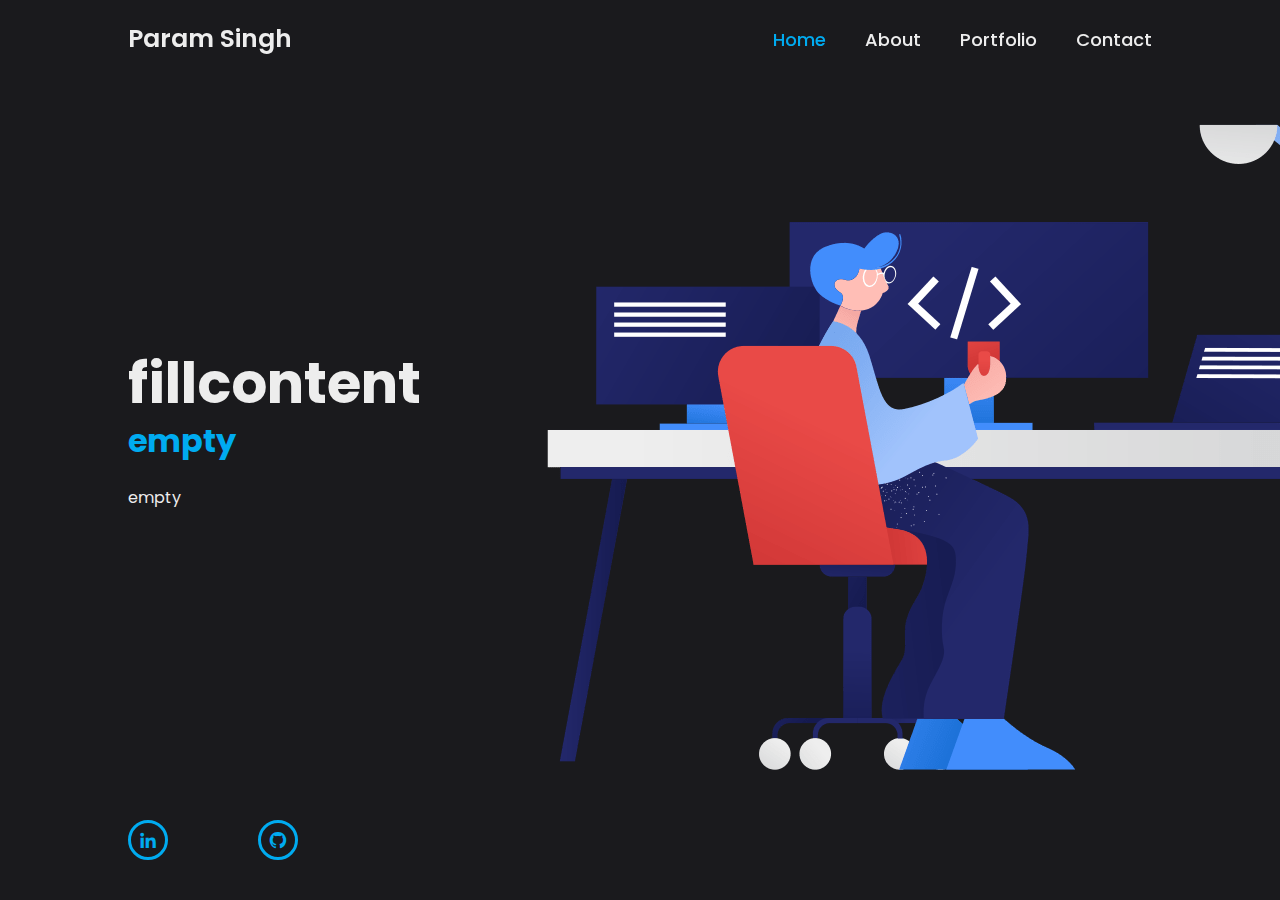
==== about.html @ 1c59ca1f "added links" ====
<!DOCTYPE html>
<html lang = "en">

<head>
    <meta charset = "UTF-8">
    <meta http-equiv="X-UA-Compatible" content="IE=edge">
    <meta name = "viewport" content = "width=device-width,initial-scale=1.0">
    <title>Params Portfolio Website</title>
    <link rel="stylesheet" href="style.css">
    <link href='https://unpkg.com/boxicons@2.1.4/css/boxicons.min.css' rel='stylesheet'>
</head>

<body>

    <header class = "header">
        <a href="index.html" class = "logo">Param Singh</a>

        <nav class  = "navbar">
            <a href="index.html" class="active">Home</a>
            <a href="about.html">About</a>
            <a href="portfolio.html">Portfolio</a>
            <a href="contact.html">Contact</a>
        </nav>

    </header>

    <section class="home">
        <div class="home-content">
            <h1>fillcontent</h1>
            <h3>empty</h3>
            <p>empty</p>
        </div>

        <div class="home-sci">
            <a href="https://www.linkedin.com/in/parampreet-grewal-singh/"><i class='bx bxl-linkedin' ></i></box-icon></a>
            <a href="https://github.com/paramsbhs"><i class='bx bxl-github' ></i></a>
        </div>
        <div class ="home-img">
            <img src="iconn.png"/>
        </div>
    </section>




</body>
</html>
---- style.css ----
@import url('https://fonts.googleapis.com/css2?family=Poppins:wght@300;400;500;600;700;800;900&displaay=swap');

*{
    margin: 0;
    padding: 0;
    box-sizing: border-box;
    font-family: 'Poppins', sans-serif;
}

body{
   background: #1A1A1D;
   color: #ededed;
}

.header{
    position: fixed;
    top: 0;
    left: 0;
    width: 100%;
    padding: 20px 10%;
    background: transparent;
    display: flex;
    justify-content: space-between;
    align-items: center;
    z-index: 100;
}

.logo{
    position: relative;
    font-size: 25px;
    color: #ededed;
    text-decoration: none;
    font-weight: 600;
}

.logo::before{
    content: '';
    position: absolute;
    top: 0;
    right: 0;
    width: 100%;
    height: 100%;
    background: transparent;
    animation: showRight 1s ease forwards;
    animation-delay: .5s;
}
 
.navbar a{
    font-size: 18px;
    color: #ededed;
    text-decoration: none;
    font-weight: 500;
    margin-left: 35px;
    transition: .3s;
}

.navbar a:hover, .navbar a.active{
    color: #00abf0;
}

.home{
    height: 100vh;
    background-position: center;
    display: flex;
    align-items: center;
    padding: 0 10%;
}

.home-content{
    background: transparent;
    max-width: 600px;
    margin-right: 125px;
}

.home-content h1{
    font-size: 56px;
    font-weight: 700;
    line-height: 1.2;
}

.home-content h3{
    font-size: 32px;
    font-weight:700;
    color: #00abf0
}

.home-content p{
    font-size: 16px;
    margin: 20px 0 40px;
}

.home-content .btn-box{
    display: flex;
    justify-content: space-between;
    width: 345px;
    height: 50px;
    background: transparent;
}

.btn-box a{
    position: relative;
    display: inline-flex;
    justify-content: center;
    align-items: center;
    width: 150px;
    height: 100%;
    background: #00abf0;
    border: 2px solid #00abf0;
    border-radius: 8px;
    font-size: 19px;
    color: #081b29;
    text-decoration: none;
    font-weight: 600;
    letter-spacing: 1px;
    z-index: 1;
    overflow: hidden;
    transition: 0.67s;
}

.btn-box a:nth-child(1){
    background:transparent;
    color: #00abf0
}

.btn-box a:nth-child(1)::before {
    background: #00abf0;
}

.btn-box a:nth-child(1):hover {
    color:#081b29;
}

.btn-box a::before{
    content: '';
    position: absolute;
    top: 0;
    left: 0;
    width: 0;
    height: 100%;
    background: #081b29;
    z-index: -1;
    transition: 0.67s;
}

.btn-box a:hover::before{
    width: 100%;
}

.home-sci{
    position: absolute;
    display: flex;
    justify-content: space-between;
    bottom: 40px;
    width: 170px;
    background: transparent;
}

.home-sci a{
    position: relative;
    display: inline-flex;
    justify-content: center;
    align-items: center;
    width: 40px;
    height: 40px;
    background: transparent;
    border: 3px solid #00abf0;
    border-radius: 50%;
    font-size: 20px;
    color: #00abf0;
    text-decoration: none;
    overflow: hidden;
}

.home-sci a:hover{
    color: #081b29;
}

.home-sci a::before{
    content: '';
    position: absolute;
    top: 0;
    left: 0;
    width: 0;
    height: 100%;
    background: #00abf0;
    z-index: -1;
    transition: 0.67s
}

.home-sci a:hover::before{
    width: 100%
}

@keyframes showRight{
    100%{
        width: 0;
    }
}
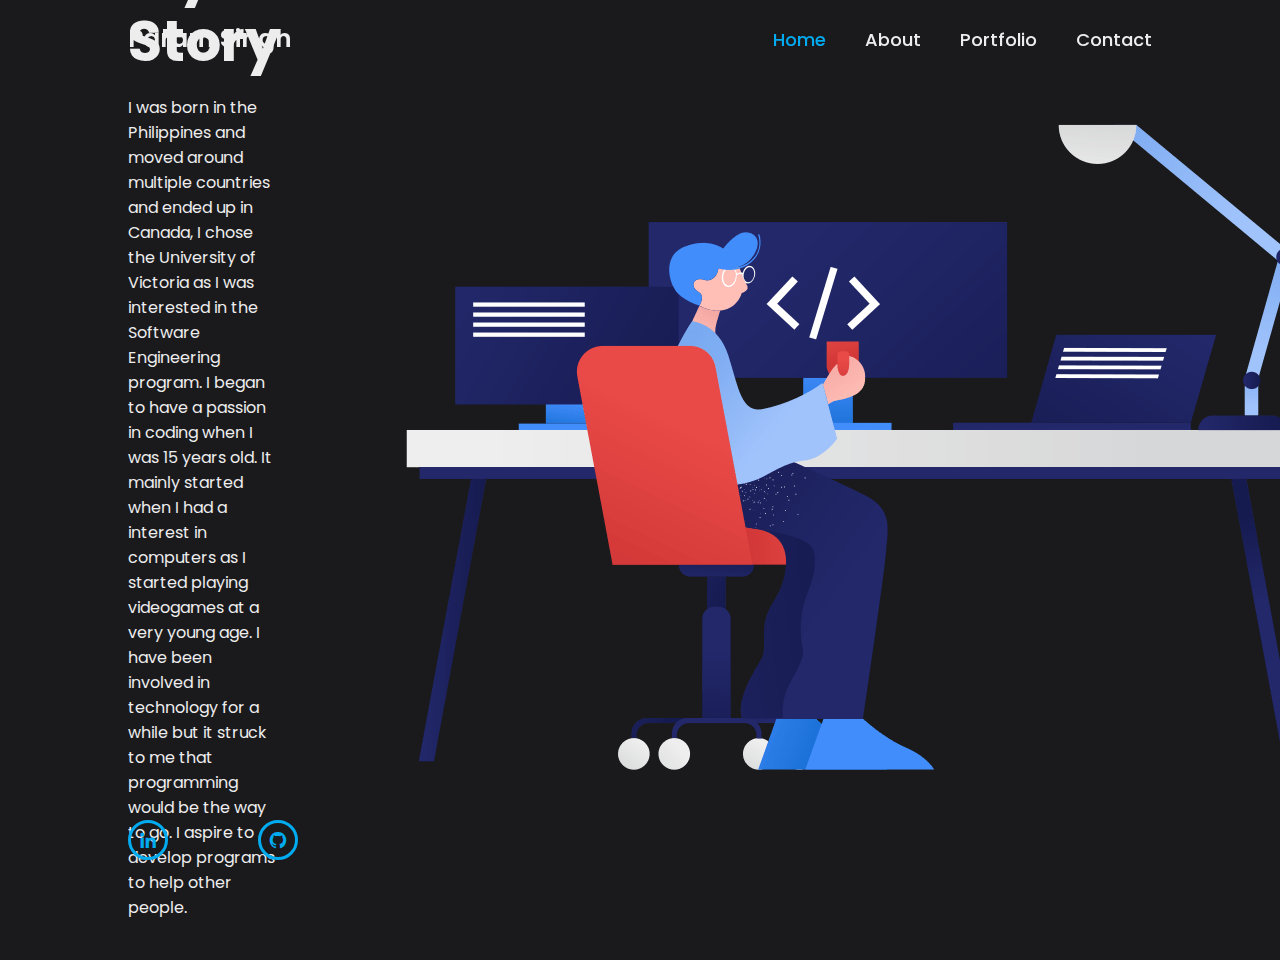
==== commit 35007aac: "finished contact and about page" ====
--- a/about.html
+++ b/about.html
@@ -26,9 +26,8 @@
 
     <section class="home">
         <div class="home-content">
-            <h1>fillcontent</h1>
-            <h3>empty</h3>
-            <p>empty</p>
+            <h1>My Story</h1>
+            <p>I was born in the Philippines and moved around multiple countries and ended up in Canada, I chose the University of Victoria as I was interested in the Software Engineering program. I began to have a passion in coding when I was 15 years old. It mainly started when I had a interest in computers as I started playing videogames at a very young age. I have been involved in technology for a while but it struck to me that programming would be the way to go. I aspire to develop programs to help other people.</p>
         </div>
 
         <div class="home-sci">
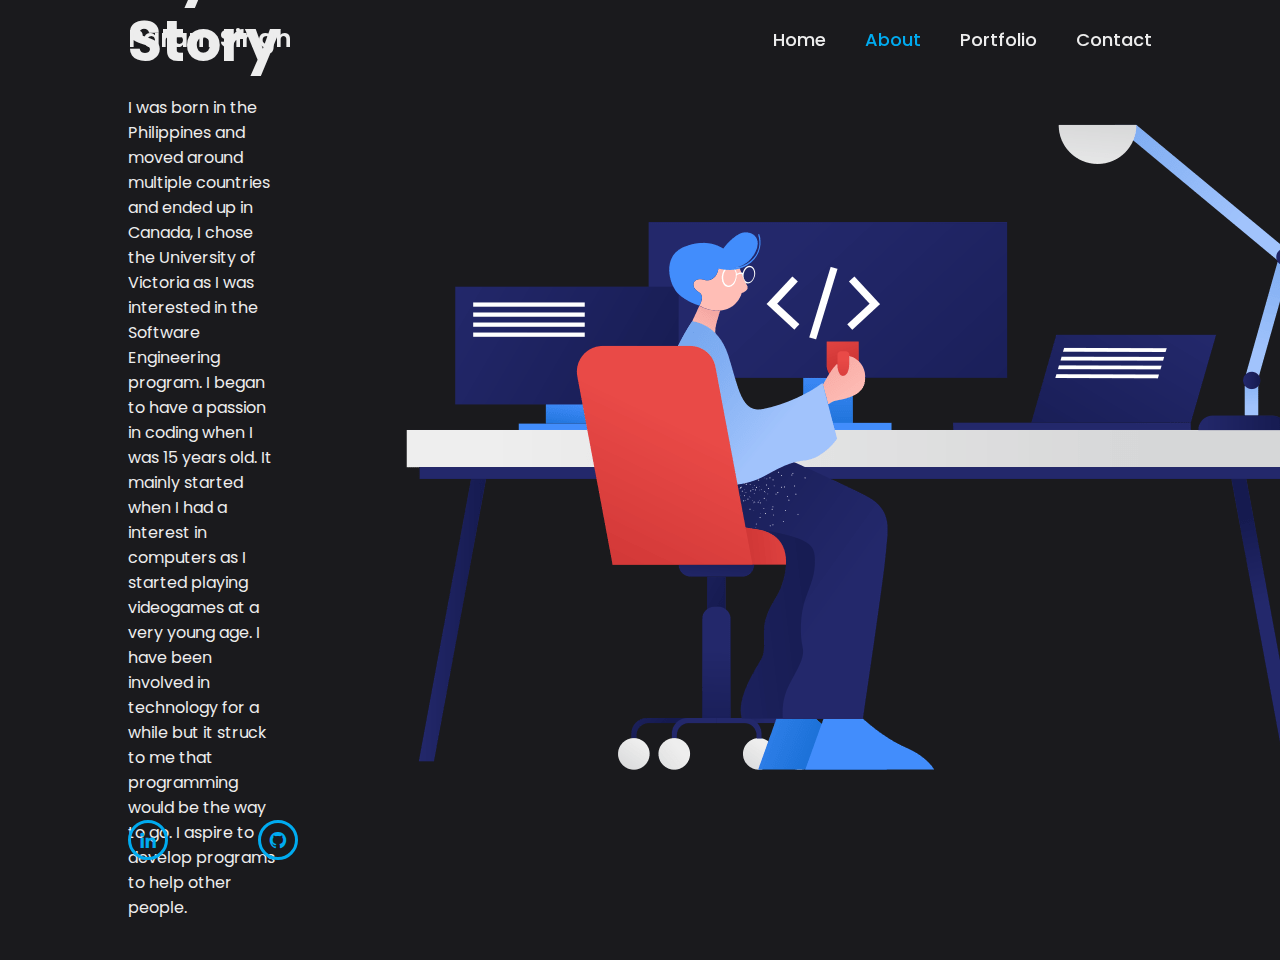
==== commit 1aa51de2: "somewhat finished" ====
--- a/about.html
+++ b/about.html
@@ -16,8 +16,8 @@
         <a href="index.html" class = "logo">Param Singh</a>
 
         <nav class  = "navbar">
-            <a href="index.html" class="active">Home</a>
-            <a href="about.html">About</a>
+            <a href="index.html">Home</a>
+            <a href="about.html" class="active">About</a>
             <a href="portfolio.html">Portfolio</a>
             <a href="contact.html">Contact</a>
         </nav>
--- a/style.css
+++ b/style.css
@@ -195,4 +195,60 @@
     100%{
         width: 0;
     }
+}
+
+.portfolio{
+    display: flex;
+    justify-content: center;
+    align-items: center;
+    flex-direction: column;
+    min-height: auto;
+    padding-bottom: 5rem;
+}
+
+.portfolio .portfolio-row{
+    display: flex;
+    flex-wrap: wrap;
+    gap: 5rem;
+}
+
+.portfolio-row .portfolio-column{
+    flex: 1 1 40rem;
+}
+
+.portfolio-column .title{
+    font-size: 2.5rem;
+    margin:0 0 1.5rem 2rem;
+}
+
+.portfolio-column .portfolio-box{
+    border-left: .2rem solid var(--main-color);
+}
+
+.portfolio-box .portfolio-content{
+    position: relative;
+    padding-left: 1rem;
+}
+
+.portfolio-content .content{
+    position: relative;
+    padding: 1.5rem;
+    border: .2rem solid var(--main-color);
+    border-radius: 4rem;
+    margin-bottom: 0rem;
+}
+
+.portfolio-content .content .year{
+    font-size: 1.5rem;
+    color: var(--main-color);
+    padding-bottom: .5rem;
+}
+
+.portfolio-content .content h3{
+    font-size: 1.6rem;
+}
+
+.portfolio-content .content p{
+    font-size: 1rem;
+    padding: .5rem;
 }